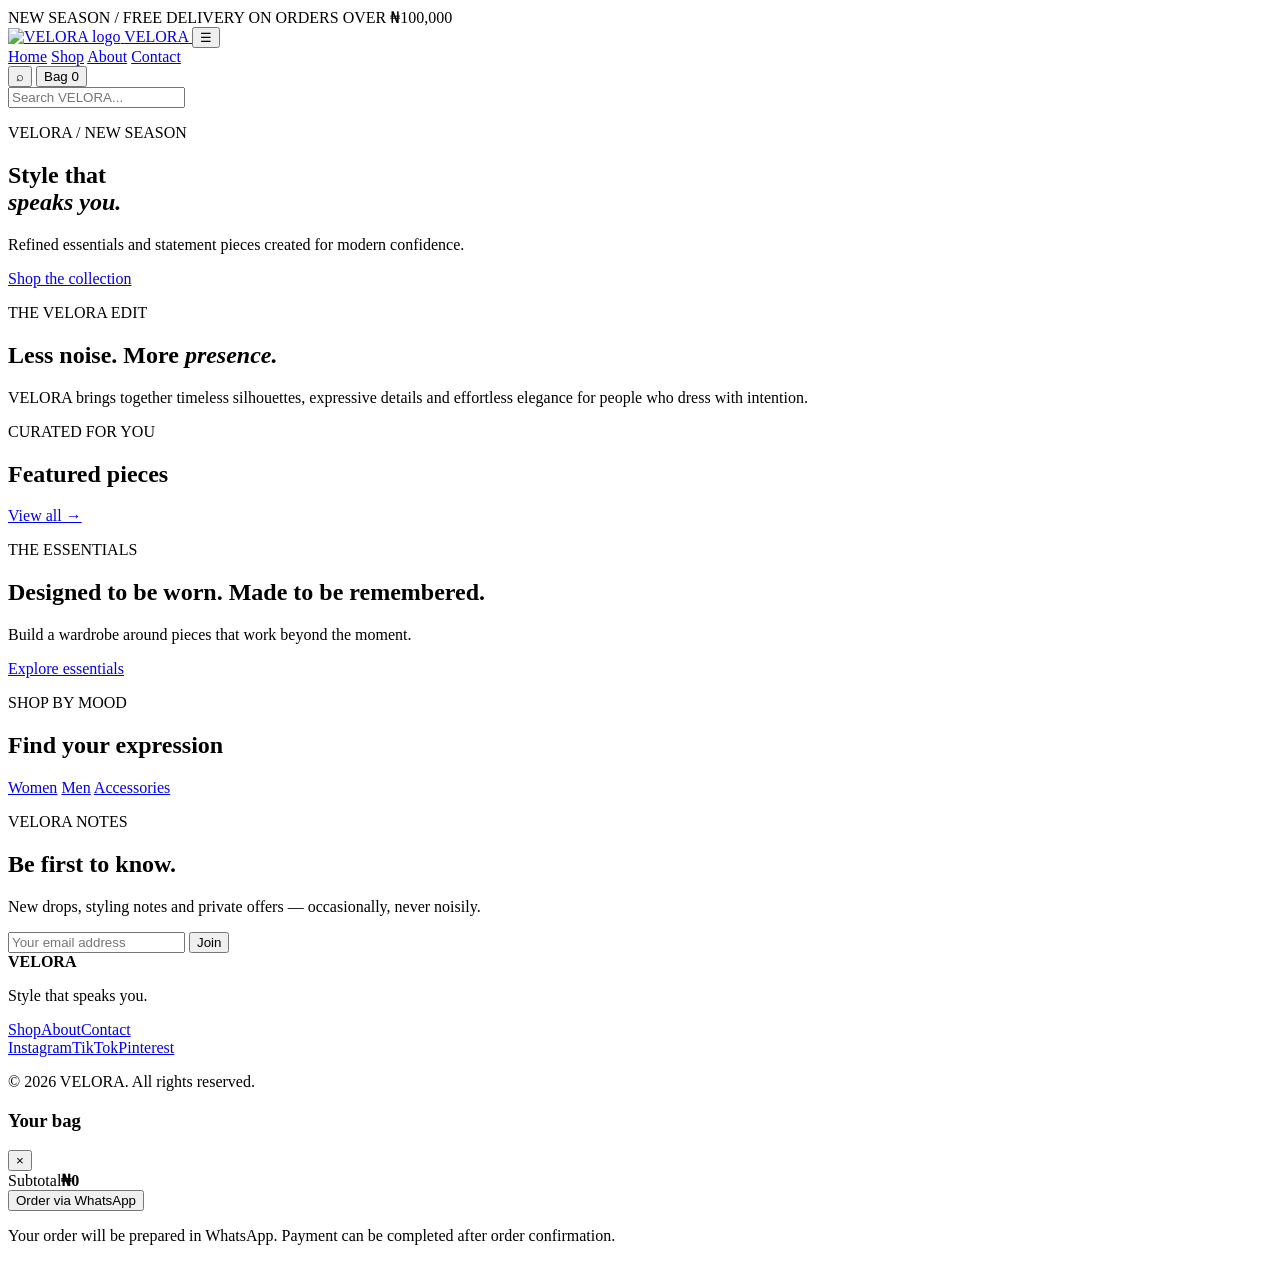
==== index.html @ 9b13d064 "Add files via upload" ====
<!DOCTYPE html>
<html lang="en">
<head>
  <meta charset="UTF-8">
  <meta name="viewport" content="width=device-width, initial-scale=1.0">
  <meta name="description" content="VELORA — contemporary fashion designed for confident, effortless style.">
  <meta name="theme-color" content="#111111">
  <title>VELORA — Style That Speaks You</title>
  <link rel="preconnect" href="https://fonts.googleapis.com">
  <link rel="preconnect" href="https://fonts.gstatic.com" crossorigin>
  <link href="https://fonts.googleapis.com/css2?family=Cormorant+Garamond:wght@500;600;700&family=Inter:wght@400;500;600&display=swap" rel="stylesheet">
  <link rel="stylesheet" href="css/style.css">
</head>
<body>
  <div class="announcement">NEW SEASON / FREE DELIVERY ON ORDERS OVER ₦100,000</div>
  <header class="site-header">
    <a class="brand" href="index.html" aria-label="VELORA home">
      <img src="assets/velora-logo.png" alt="VELORA logo">
      <span>VELORA</span>
    </a>
    <button class="menu-toggle" aria-label="Open menu">☰</button>
    <nav class="nav">
      <a class="active" href="index.html">Home</a>
      <a href="shop.html">Shop</a>
      <a href="about.html">About</a>
      <a href="contact.html">Contact</a>
    </nav>
    <div class="header-actions">
      <button class="icon-btn" id="searchBtn" aria-label="Search">⌕</button>
      <button class="icon-btn cart-btn" id="cartBtn" aria-label="Shopping bag">Bag <span id="cartCount">0</span></button>
    </div>
  </header>

  <div class="search-panel" id="searchPanel">
    <input id="globalSearch" type="search" placeholder="Search VELORA..." autocomplete="off">
  </div>

  <main>
    <section class="hero">
      <div class="hero-overlay"></div>
      <div class="hero-content">
        <p class="eyebrow">VELORA / NEW SEASON</p>
        <h1>Style that<br><em>speaks you.</em></h1>
        <p>Refined essentials and statement pieces created for modern confidence.</p>
        <a class="btn btn-light" href="shop.html">Shop the collection</a>
      </div>
    </section>

    <section class="section intro">
      <p class="eyebrow">THE VELORA EDIT</p>
      <h2>Less noise. More <em>presence.</em></h2>
      <p class="intro-copy">VELORA brings together timeless silhouettes, expressive details and effortless elegance for people who dress with intention.</p>
    </section>

    <section class="section">
      <div class="section-head">
        <div><p class="eyebrow">CURATED FOR YOU</p><h2>Featured pieces</h2></div>
        <a class="text-link" href="shop.html">View all →</a>
      </div>
      <div class="product-grid" id="featuredProducts"></div>
    </section>

    <section class="split-banner">
      <div class="split-image image-editorial"></div>
      <div class="split-copy">
        <p class="eyebrow">THE ESSENTIALS</p>
        <h2>Designed to be worn. Made to be remembered.</h2>
        <p>Build a wardrobe around pieces that work beyond the moment.</p>
        <a class="btn btn-dark" href="shop.html?category=Essentials">Explore essentials</a>
      </div>
    </section>

    <section class="section categories">
      <div class="section-head">
        <div><p class="eyebrow">SHOP BY MOOD</p><h2>Find your expression</h2></div>
      </div>
      <div class="category-grid">
        <a href="shop.html?category=Women" class="category-card category-women"><span>Women</span></a>
        <a href="shop.html?category=Men" class="category-card category-men"><span>Men</span></a>
        <a href="shop.html?category=Accessories" class="category-card category-accessories"><span>Accessories</span></a>
      </div>
    </section>

    <section class="newsletter">
      <p class="eyebrow">VELORA NOTES</p>
      <h2>Be first to know.</h2>
      <p>New drops, styling notes and private offers — occasionally, never noisily.</p>
      <form id="newsletterForm" class="newsletter-form">
        <input type="email" placeholder="Your email address" required>
        <button class="btn btn-light" type="submit">Join</button>
      </form>
      <small id="newsletterMessage"></small>
    </section>
  </main>

  <footer class="footer">
    <div><strong>VELORA</strong><p>Style that speaks you.</p></div>
    <div><a href="shop.html">Shop</a><a href="about.html">About</a><a href="contact.html">Contact</a></div>
    <div><a href="#" aria-label="Instagram">Instagram</a><a href="#" aria-label="TikTok">TikTok</a><a href="#" aria-label="Pinterest">Pinterest</a></div>
    <p class="copyright">© 2026 VELORA. All rights reserved.</p>
  </footer>

  <aside class="cart-drawer" id="cartDrawer" aria-hidden="true">
    <div class="drawer-head"><h3>Your bag</h3><button id="closeCart">×</button></div>
    <div id="cartItems"></div>
    <div class="cart-total"><span>Subtotal</span><strong id="cartTotal">₦0</strong></div>
    <button class="btn btn-dark full" id="whatsappCheckout">Order via WhatsApp</button>
    <p class="tiny">Your order will be prepared in WhatsApp. Payment can be completed after order confirmation.</p>
  </aside>
  <div class="drawer-backdrop" id="drawerBackdrop"></div>

  <script src="js/products.js"></script>
  <script src="js/main.js"></script>
</body>
</html>
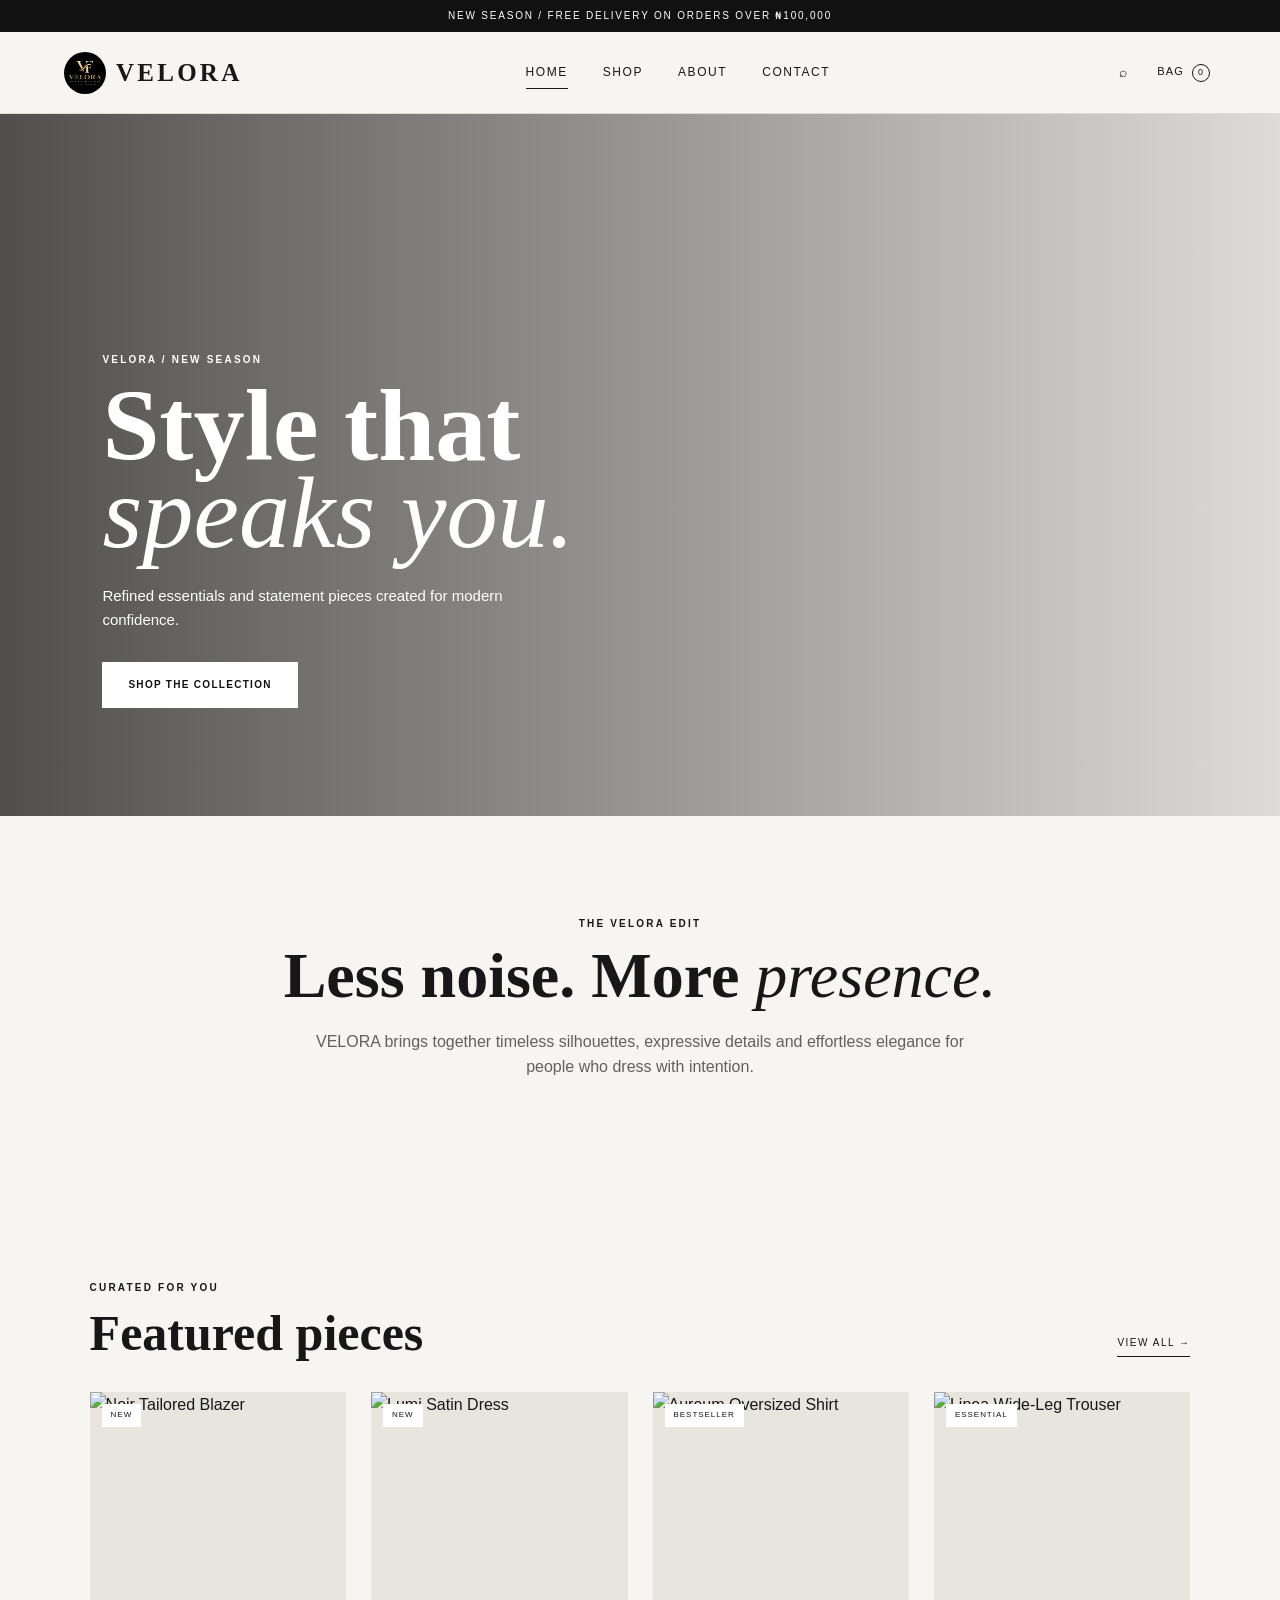
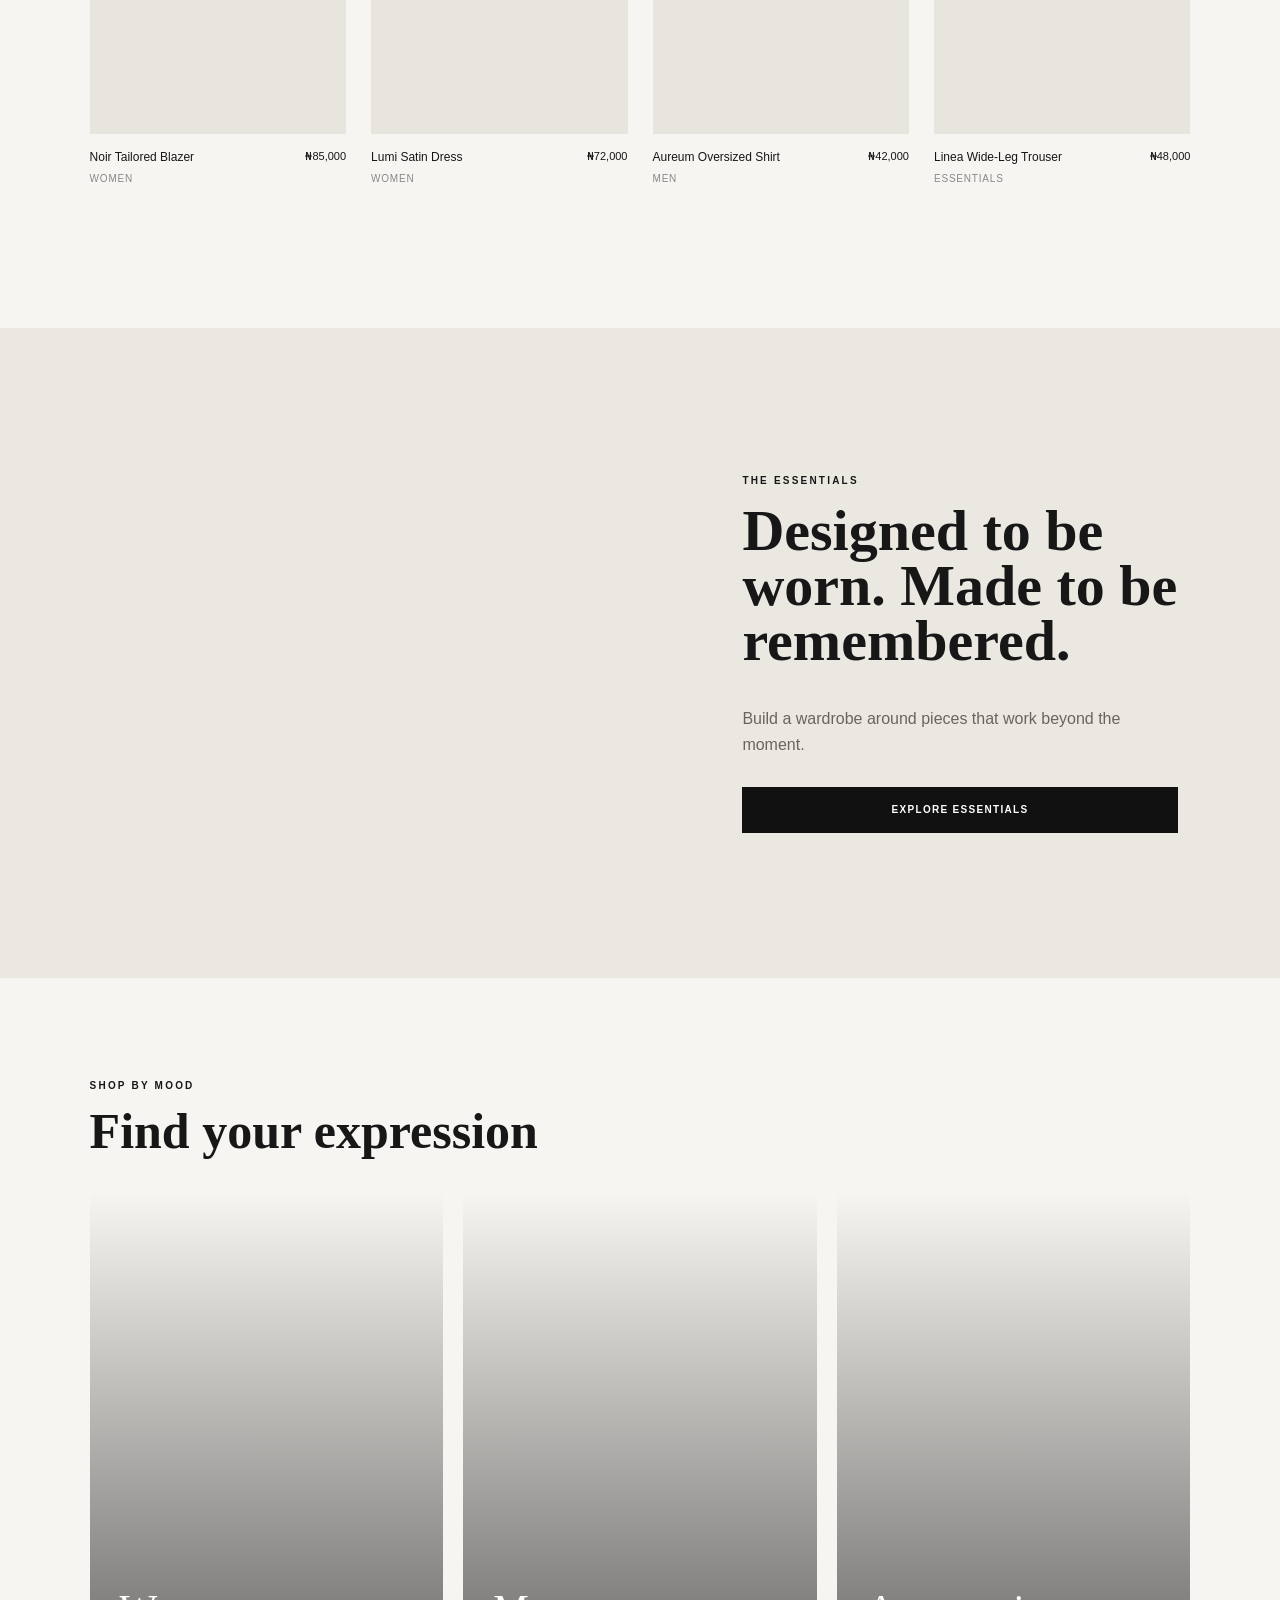
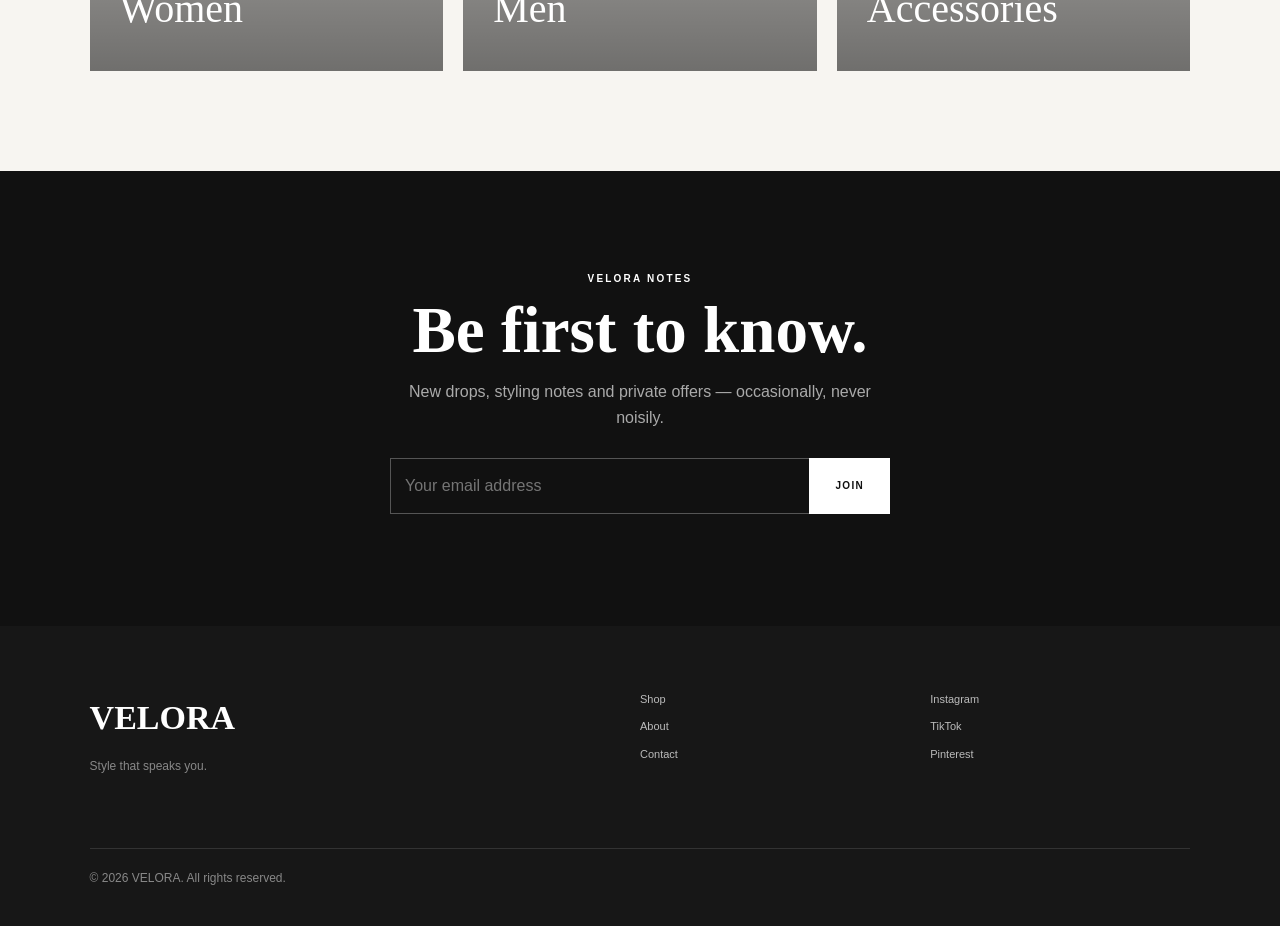
==== commit d73a0ce1: "Fix VELORA logo path" ====
--- a/index.html
+++ b/index.html
@@ -15,7 +15,7 @@
   <div class="announcement">NEW SEASON / FREE DELIVERY ON ORDERS OVER ₦100,000</div>
   <header class="site-header">
     <a class="brand" href="index.html" aria-label="VELORA home">
-      <img src="assets/velora-logo.png" alt="VELORA logo">
+      <img src="VELORA-fashion-github-site/assets/velora-logo.png" alt="VELORA logo">
       <span>VELORA</span>
     </a>
     <button class="menu-toggle" aria-label="Open menu">☰</button>
@@ -112,4 +112,4 @@
   <script src="js/products.js"></script>
   <script src="js/main.js"></script>
 </body>
-</html>+</html>
--- a/css/style.css
+++ b/css/style.css
@@ -0,0 +1,3 @@
+*{box-sizing:border-box}html{scroll-behavior:smooth}body{margin:0;color:#171717;background:#f7f5f1;font-family:Inter,Arial,sans-serif;line-height:1.6}a{color:inherit;text-decoration:none}button,input,textarea,select{font:inherit}button{cursor:pointer}img{max-width:100%;display:block}.announcement{background:#111;color:#fff;text-align:center;padding:8px 15px;font-size:10px;letter-spacing:.18em}.site-header{height:82px;padding:0 5vw;display:flex;align-items:center;justify-content:space-between;background:#f7f5f1;border-bottom:1px solid #dedbd4;position:sticky;top:0;z-index:50}.brand{display:flex;align-items:center;gap:10px;font-family:"Cormorant Garamond",serif;font-size:25px;font-weight:700;letter-spacing:.13em}.brand img{width:42px;height:42px;object-fit:contain;border-radius:50%}.nav{display:flex;gap:35px;font-size:12px;text-transform:uppercase;letter-spacing:.13em}.nav a{position:relative}.nav a.active:after{content:"";position:absolute;height:1px;background:#171717;left:0;right:0;bottom:-7px}.header-actions{display:flex;gap:18px;align-items:center}.icon-btn{border:0;background:none;font-size:14px;color:#171717}.cart-btn{font-size:11px;text-transform:uppercase;letter-spacing:.1em}.cart-btn span{display:inline-flex;min-width:18px;height:18px;border:1px solid #171717;border-radius:50%;align-items:center;justify-content:center;font-size:9px;margin-left:4px}.menu-toggle{display:none;border:0;background:none;font-size:22px}.search-panel{display:none;position:fixed;top:82px;left:0;right:0;padding:20px 5vw;background:#f7f5f1;border-bottom:1px solid #ddd;z-index:49}.search-panel.open{display:block}.search-panel input{width:100%;border:0;border-bottom:1px solid #777;background:transparent;padding:12px 0;font-size:22px;outline:none}.hero{min-height:78vh;position:relative;background:url("https://images.unsplash.com/photo-1483985988355-763728e1935b?auto=format&fit=crop&w=2000&q=90") center/cover;display:flex;align-items:flex-end}.hero-overlay{position:absolute;inset:0;background:linear-gradient(90deg,rgba(0,0,0,.68),rgba(0,0,0,.1))}.hero-content{position:relative;color:white;padding:10vh 8vw 12vh;max-width:700px}.eyebrow{font-size:10px;letter-spacing:.22em;text-transform:uppercase;font-weight:600;margin:0 0 14px}.hero h1,.page-hero h1{font-family:"Cormorant Garamond",serif;font-size:clamp(58px,8vw,115px);line-height:.85;margin:0 0 28px;font-weight:600}.hero h1 em,.page-hero h1 em,h2 em{font-style:italic;font-weight:500}.hero-content>p:not(.eyebrow){max-width:460px;font-size:15px;margin-bottom:30px}.btn{display:inline-flex;border:1px solid transparent;padding:14px 25px;align-items:center;justify-content:center;text-transform:uppercase;letter-spacing:.13em;font-size:10px;font-weight:600;transition:.25s}.btn-light{background:#fff;color:#111}.btn-light:hover{background:#ddd}.btn-dark{background:#111;color:#fff}.btn-dark:hover{background:#333}.section{padding:100px 7vw}.intro{text-align:center;max-width:950px;margin:auto}.intro h2,.section h2{font-family:"Cormorant Garamond",serif;font-size:clamp(40px,5vw,70px);line-height:.95;font-weight:600;margin:0 0 22px}.intro-copy{max-width:650px;margin:auto;color:#62605b}.section-head{display:flex;align-items:end;justify-content:space-between;margin-bottom:35px}.section-head h2{font-size:50px;margin:0}.text-link{text-transform:uppercase;font-size:10px;letter-spacing:.15em;border-bottom:1px solid #171717;padding-bottom:5px}.product-grid{display:grid;grid-template-columns:repeat(4,1fr);gap:25px}.product-card{min-width:0}.product-image{display:block;position:relative;overflow:hidden;background:#e8e5df;aspect-ratio:3/4}.product-image img{width:100%;height:100%;object-fit:cover;transition:transform .5s}.product-card:hover .product-image img{transform:scale(1.04)}.badge{position:absolute;left:12px;top:12px;background:#fff;padding:5px 9px;font-size:8px;text-transform:uppercase;letter-spacing:.12em}.product-info{display:flex;justify-content:space-between;gap:10px;padding:14px 0 5px}.product-info h3{font-size:12px;font-weight:500;margin:0 0 3px}.product-info p{margin:0;color:#888;font-size:10px;text-transform:uppercase;letter-spacing:.08em}.product-info strong{font-size:11px;font-weight:500;white-space:nowrap}.quick-add{width:100%;border:1px solid #171717;background:transparent;padding:10px;text-transform:uppercase;font-size:9px;letter-spacing:.12em;opacity:0;transition:.2s}.product-card:hover .quick-add{opacity:1}.split-banner{display:grid;grid-template-columns:1fr 1fr;min-height:650px;background:#ebe8e2}.split-image{background:url("https://images.unsplash.com/photo-1539109136881-3be0616acf4b?auto=format&fit=crop&w=1300&q=85") center/cover}.split-copy{display:flex;flex-direction:column;justify-content:center;padding:8vw;max-width:700px}.split-copy h2{font-family:"Cormorant Garamond",serif;font-size:58px;line-height:.95;margin:0 0 22px}.split-copy p:not(.eyebrow){color:#68655f;margin-bottom:30px}.category-grid{display:grid;grid-template-columns:repeat(3,1fr);gap:20px}.category-card{min-height:480px;display:flex;align-items:flex-end;padding:30px;color:#fff;background-size:cover;background-position:center;position:relative}.category-card:before{content:"";position:absolute;inset:0;background:linear-gradient(transparent,rgba(0,0,0,.55))}.category-card span{position:relative;font-family:"Cormorant Garamond",serif;font-size:40px}.category-women{background-image:url("https://images.unsplash.com/photo-1485968579580-b6d095142e6e?auto=format&fit=crop&w=1000&q=85")}.category-men{background-image:url("https://images.unsplash.com/photo-1490578474895-699cd4e2cf59?auto=format&fit=crop&w=1000&q=85")}.category-accessories{background-image:url("https://images.unsplash.com/photo-1492707892479-7bc8d5a4ee93?auto=format&fit=crop&w=1000&q=85")}.newsletter{background:#111;color:#fff;text-align:center;padding:100px 7vw}.newsletter h2{font-family:"Cormorant Garamond",serif;font-size:65px;line-height:.9;margin:0 0 20px}.newsletter p:not(.eyebrow){color:#aaa;max-width:500px;margin:0 auto 28px}.newsletter-form{display:flex;max-width:500px;margin:auto}.newsletter-form input{flex:1;background:transparent;border:1px solid #555;border-right:0;color:#fff;padding:14px}.newsletter-form .btn{border:1px solid #fff}.newsletter small{display:block;margin-top:12px;color:#bbb}.footer{background:#171717;color:#fff;padding:65px 7vw 25px;display:grid;grid-template-columns:2fr 1fr 1fr;gap:30px}.footer strong{font-family:"Cormorant Garamond",serif;font-size:34px}.footer p{color:#888;font-size:12px}.footer div>a{display:block;font-size:11px;margin-bottom:10px;color:#bbb}.copyright{grid-column:1/-1;border-top:1px solid #333;padding-top:20px;margin-top:30px}.page-hero{padding:120px 7vw 90px;background:#ebe8e2}.page-hero h1{font-size:clamp(65px,9vw,120px);margin-bottom:15px}.page-hero>p:last-child{color:#666;max-width:500px}.shop-layout{display:grid;grid-template-columns:180px 1fr;gap:50px}.filters{display:flex;flex-direction:column;gap:13px}.filters .eyebrow{margin-bottom:5px}.filter{background:none;border:0;text-align:left;font-size:11px;color:#777;padding:0}.filter.active{color:#111;font-weight:600}.shop-toolbar{display:flex;justify-content:space-between;align-items:center;margin-bottom:25px}.shop-toolbar span{font-size:10px;color:#777;text-transform:uppercase;letter-spacing:.12em}.shop-toolbar select{border:0;background:transparent;font-size:10px;text-transform:uppercase;letter-spacing:.1em}.product-detail{display:grid;grid-template-columns:1.1fr .9fr;gap:8vw;padding-top:70px}.product-gallery{background:#e8e5df}.product-gallery img{width:100%;aspect-ratio:4/5;object-fit:cover}.product-copy{padding-top:25px}.product-copy h1{font-family:"Cormorant Garamond",serif;font-size:65px;line-height:.9;margin:0 0 12px}.product-price{font-size:15px;margin-bottom:30px}.description{color:#666;max-width:500px;margin-bottom:35px}.field-label{font-size:9px;letter-spacing:.15em;text-transform:uppercase;display:block;margin:18px 0 10px}.size-options{display:flex;gap:8px}.size-option{border:1px solid #ccc;background:transparent;padding:10px 16px;font-size:10px}.size-option.selected{border-color:#111;background:#111;color:#fff}.quantity-control{display:flex;align-items:center;width:max-content;border:1px solid #ccc;margin-bottom:20px}.quantity-control button{border:0;background:transparent;width:38px;height:38px}.quantity-control span{width:35px;text-align:center;font-size:11px}.full{width:100%}.details-list{margin-top:35px;border-top:1px solid #ccc}.details-list details{border-bottom:1px solid #ccc;padding:18px 0}.details-list summary{font-size:11px;text-transform:uppercase;letter-spacing:.1em;cursor:pointer}.details-list p{font-size:12px;color:#666}.related{padding-top:20px}.about-hero{min-height:70vh;display:flex;flex-direction:column;justify-content:flex-end;background:url("https://images.unsplash.com/photo-1485230895905-ec40ba36b9bc?auto=format&fit=crop&w=1800&q=85") center/cover;color:#fff;position:relative}.about-hero:before{content:"";position:absolute;inset:0;background:rgba(0,0,0,.35)}.about-hero>*{position:relative}.story{display:grid;grid-template-columns:1fr 1fr;gap:10vw}.story p{color:#666}.quote-section{background:#e9e5de;text-align:center;padding:120px 7vw;font-family:"Cormorant Garamond",serif;font-size:clamp(40px,5vw,70px);line-height:.95}.quote-section em{font-style:italic}.value-grid{display:grid;grid-template-columns:repeat(3,1fr);gap:20px}.value-grid article{border-top:1px solid #aaa;padding-top:20px}.value-grid span{font-size:10px;color:#888}.value-grid h3{font-family:"Cormorant Garamond",serif;font-size:35px;margin:35px 0 5px}.value-grid p{font-size:12px;color:#666}.contact-grid{display:grid;grid-template-columns:1fr 1fr;gap:10vw}.contact-details{margin-top:50px}.contact-details p{margin-bottom:25px;font-size:12px}.contact-details strong{font-size:9px;text-transform:uppercase;letter-spacing:.15em}.contact-form{display:flex;flex-direction:column;gap:20px}.contact-form label{font-size:9px;text-transform:uppercase;letter-spacing:.12em}.contact-form input,.contact-form textarea{display:block;width:100%;border:0;border-bottom:1px solid #aaa;background:transparent;padding:12px 0;outline:none}.form-note{font-size:11px;color:#777}.cart-drawer{position:fixed;top:0;right:-450px;width:min(450px,100%);height:100vh;background:#f7f5f1;z-index:100;padding:30px;transition:right .3s;overflow:auto}.cart-drawer.open{right:0}.drawer-backdrop{display:none;position:fixed;inset:0;background:rgba(0,0,0,.4);z-index:90}.drawer-backdrop.show{display:block}.drawer-head{display:flex;justify-content:space-between;align-items:center;border-bottom:1px solid #ccc;padding-bottom:18px;margin-bottom:20px}.drawer-head h3{font-family:"Cormorant Garamond",serif;font-size:32px;margin:0}.drawer-head button{border:0;background:none;font-size:28px}.cart-item{display:grid;grid-template-columns:75px 1fr;gap:14px;padding:15px 0;border-bottom:1px solid #ddd}.cart-item img{width:75px;height:95px;object-fit:cover}.cart-item strong{display:block;font-size:11px}.cart-item small{display:block;color:#777;font-size:10px;margin:3px 0 10px}.qty{display:flex;gap:10px;align-items:center;font-size:11px}.qty button{border:1px solid #ccc;background:none;width:25px;height:25px}.remove{border:0;background:none;padding:5px 0;color:#888;font-size:9px;text-transform:uppercase;letter-spacing:.1em}.cart-total{display:flex;justify-content:space-between;margin:25px 0;font-size:12px}.tiny{font-size:9px;color:#888;text-align:center}.empty-cart{text-align:center;padding:70px 0;color:#777}.empty-cart .text-link{display:inline-block;margin-top:10px}
+@media(max-width:900px){.nav{gap:18px}.product-grid{grid-template-columns:repeat(2,1fr)}.split-banner{grid-template-columns:1fr}.split-image{min-height:500px}.category-grid{grid-template-columns:1fr}.category-card{min-height:380px}.shop-layout{grid-template-columns:1fr}.filters{flex-direction:row;overflow:auto;padding-bottom:10px}.filters .eyebrow{display:none}.filter{white-space:nowrap}.product-detail,.story,.contact-grid{grid-template-columns:1fr}.product-detail{gap:35px}.footer{grid-template-columns:1fr 1fr}}
+@media(max-width:650px){.site-header{height:70px;padding:0 5vw}.brand{font-size:22px}.brand img{width:34px;height:34px}.menu-toggle{display:block;order:2}.nav{display:none;position:absolute;top:70px;left:0;right:0;background:#f7f5f1;border-bottom:1px solid #ddd;padding:20px 5vw;flex-direction:column;gap:18px}.nav.open{display:flex}.header-actions{order:3;gap:10px}.header-actions .icon-btn:first-child{display:none}.hero{min-height:72vh}.hero-content{padding:8vh 7vw 10vh}.section{padding:70px 6vw}.section-head{align-items:start;gap:15px}.section-head h2{font-size:40px}.product-grid{gap:14px}.product-info{display:block}.product-info strong{display:block;margin-top:4px}.quick-add{opacity:1}.split-copy{padding:70px 6vw}.split-copy h2{font-size:45px}.newsletter{padding:75px 6vw}.newsletter h2{font-size:50px}.newsletter-form{display:block}.newsletter-form input{width:100%;border-right:1px solid #555;margin-bottom:10px}.footer{grid-template-columns:1fr;padding:50px 6vw}.copyright{grid-column:auto}.page-hero{padding:90px 6vw 65px}.page-hero h1{font-size:70px}.product-copy h1{font-size:50px}.cart-drawer{padding:25px}.about-hero{min-height:65vh}}
